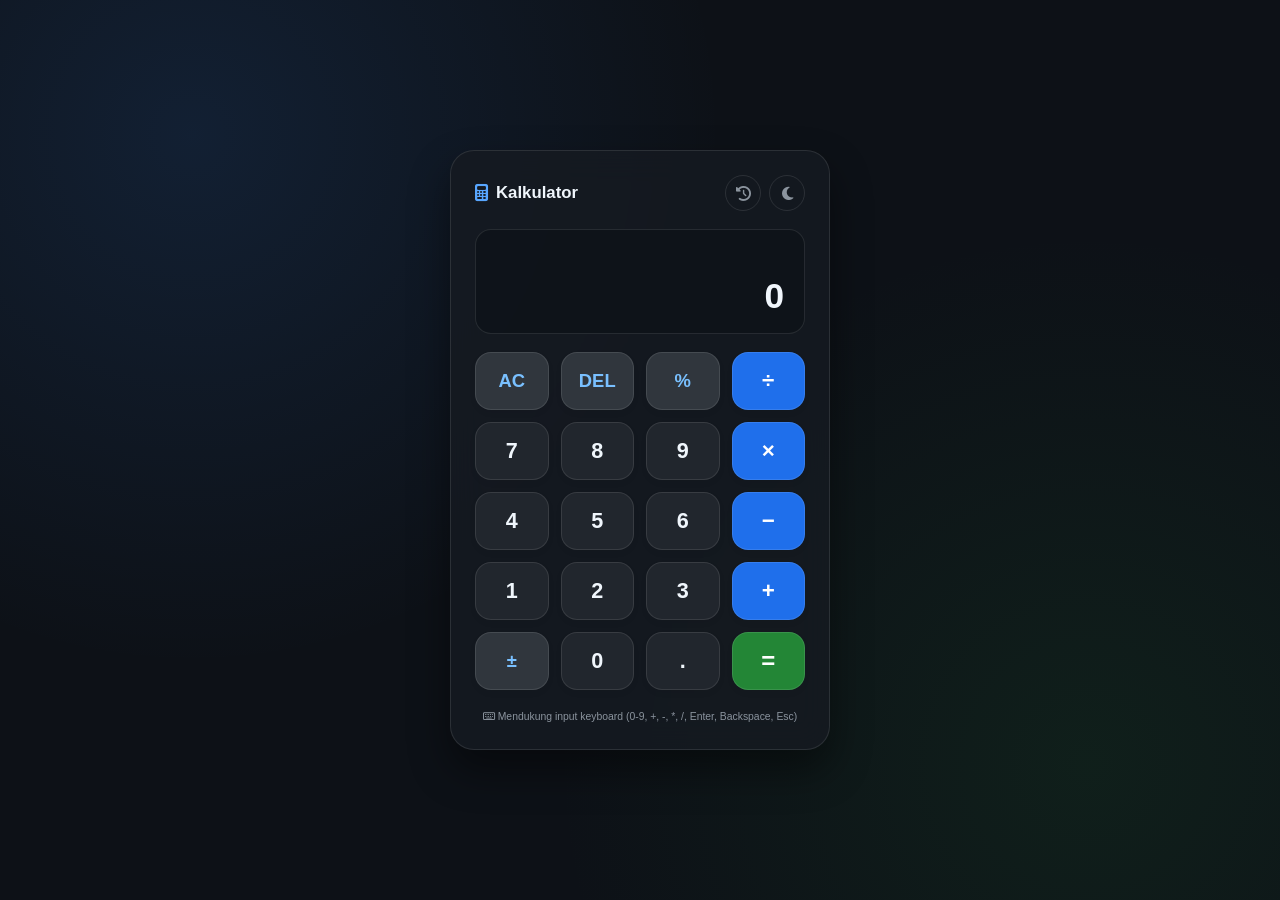
==== index.html @ e68da992 "first commit" ====
<!DOCTYPE html>
<html lang="id">
<head>
    <meta charset="UTF-8">
    <meta name="viewport" content="width=device-width, initial-scale=1.0">
    <title>Aplikasi Kalkulator Modern</title>
    <link rel="stylesheet" href="style.css">
    <!-- Font Awesome untuk ikon tombol -->
    <link rel="stylesheet" href="https://cdnjs.cloudflare.com/ajax/libs/font-awesome/6.5.1/css/all.min.css">
</head>
<body>
    <div class="calculator-container">
        <!-- Header: Judul & Tombol Kontrol Tema / Riwayat -->
        <header class="calculator-header">
            <div class="logo">
                <i class="fa-solid fa-calculator"></i>
                <span>Kalkulator</span>
            </div>
            <div class="header-actions">
                <button id="history-toggle-btn" class="icon-btn" title="Lihat Riwayat (H)">
                    <i class="fa-solid fa-clock-rotate-left"></i>
                </button>
                <button id="theme-toggle-btn" class="icon-btn" title="Ganti Tema">
                    <i class="fa-solid fa-moon"></i>
                </button>
            </div>
        </header>

        <!-- Layar Tampilan (Display) -->
        <div class="display-container">
            <div class="previous-operand" id="previous-operand"></div>
            <div class="current-operand" id="current-operand">0</div>
        </div>

        <!-- Panel Riwayat Kalkulasi (Slide down / overlay) -->
        <div class="history-panel" id="history-panel">
            <div class="history-header">
                <h3>Riwayat Perhitungan</h3>
                <button id="clear-history-btn" class="clear-history-btn" title="Hapus Semua Riwayat">
                    <i class="fa-regular fa-trash-can"></i> Hapus
                </button>
            </div>
            <div class="history-list" id="history-list">
                <p class="empty-history">Belum ada riwayat perhitungan.</p>
            </div>
        </div>

        <!-- Papan Tombol Kalkulator (Keypad) -->
        <div class="keypad">
            <button class="btn btn-action" data-action="clear" title="Bersihkan Semua (Esc)">AC</button>
            <button class="btn btn-action" data-action="delete" title="Hapus Karakter Terakhir (Backspace)">DEL</button>
            <button class="btn btn-action" data-action="percent" title="Persen (%)">%</button>
            <button class="btn btn-operator" data-operator="÷" title="Bagi (/)">÷</button>

            <button class="btn btn-number" data-number="7">7</button>
            <button class="btn btn-number" data-number="8">8</button>
            <button class="btn btn-number" data-number="9">9</button>
            <button class="btn btn-operator" data-operator="×" title="Kali (*)">×</button>

            <button class="btn btn-number" data-number="4">4</button>
            <button class="btn btn-number" data-number="5">5</button>
            <button class="btn btn-number" data-number="6">6</button>
            <button class="btn btn-operator" data-operator="−" title="Kurang (-)">−</button>

            <button class="btn btn-number" data-number="1">1</button>
            <button class="btn btn-number" data-number="2">2</button>
            <button class="btn btn-number" data-number="3">3</button>
            <button class="btn btn-operator" data-operator="+" title="Tambah (+)">+</button>

            <button class="btn btn-action" data-action="toggle-sign" title="Ubah Tanda Positif/Negatif">±</button>
            <button class="btn btn-number" data-number="0">0</button>
            <button class="btn btn-number" data-number="." title="Koma / Titik Desimal">.</button>
            <button class="btn btn-equals" data-action="calculate" title="Hasil (= / Enter)">=</button>
        </div>

        <!-- Petunjuk Shortcut Keyboard -->
        <footer class="calculator-footer">
            <p><small><i class="fa-regular fa-keyboard"></i> Mendukung input keyboard (0-9, +, -, *, /, Enter, Backspace, Esc)</small></p>
        </footer>
    </div>

    <script src="script.js"></script>
</body>
</html>
---- style.css ----
/* ======================================================
   ROOT VARIABLES (Tema Gelap & Terang)
   ====================================================== */
:root {
    /* Palet Default: Dark Mode */
    --bg-body: #0d1117;
    --bg-calculator: rgba(22, 27, 34, 0.85);
    --border-color: rgba(255, 255, 255, 0.1);
    --shadow-color: rgba(0, 0, 0, 0.45);

    --text-primary: #f0f6fc;
    --text-secondary: #8b949e;
    --text-accent: #58a6ff;

    --btn-num-bg: #21262d;
    --btn-num-hover: #30363d;
    --btn-num-text: #f0f6fc;

    --btn-act-bg: #30363d;
    --btn-act-hover: #3c444d;
    --btn-act-text: #79c0ff;

    --btn-op-bg: #1f6feb;
    --btn-op-hover: #388bfd;
    --btn-op-text: #ffffff;

    --btn-eq-bg: #238636;
    --btn-eq-hover: #2ea043;
    --btn-eq-text: #ffffff;

    --display-bg: rgba(13, 17, 23, 0.6);
    --panel-bg: rgba(22, 27, 34, 0.95);

    --radius-calc: 24px;
    --radius-btn: 16px;
    --font-family: -apple-system, BlinkMacSystemFont, 'Segoe UI', Roboto, Helvetica, Arial, sans-serif;
    --transition-speed: 0.2s;
}

/* Light Mode Overrides */
[data-theme="light"] {
    --bg-body: #f3f4f6;
    --bg-calculator: rgba(255, 255, 255, 0.9);
    --border-color: rgba(0, 0, 0, 0.08);
    --shadow-color: rgba(0, 0, 0, 0.12);

    --text-primary: #1f2937;
    --text-secondary: #6b7280;
    --text-accent: #2563eb;

    --btn-num-bg: #f9fafb;
    --btn-num-hover: #f3f4f6;
    --btn-num-text: #111827;

    --btn-act-bg: #e5e7eb;
    --btn-act-hover: #d1d5db;
    --btn-act-text: #1d4ed8;

    --btn-op-bg: #3b82f6;
    --btn-op-hover: #2563eb;
    --btn-op-text: #ffffff;

    --btn-eq-bg: #10b981;
    --btn-eq-hover: #059669;
    --btn-eq-text: #ffffff;

    --display-bg: rgba(243, 244, 246, 0.7);
    --panel-bg: rgba(255, 255, 255, 0.97);
}

/* ======================================================
   RESET & DASAR
   ====================================================== */
* {
    margin: 0;
    padding: 0;
    box-sizing: border-box;
    font-family: var(--font-family);
    -webkit-tap-highlight-color: transparent;
}

body {
    min-height: 100vh;
    display: flex;
    justify-content: center;
    align-items: center;
    background-color: var(--bg-body);
    background-image: 
        radial-gradient(circle at 15% 15%, rgba(56, 139, 253, 0.12) 0%, transparent 40%),
        radial-gradient(circle at 85% 85%, rgba(35, 134, 54, 0.12) 0%, transparent 40%);
    color: var(--text-primary);
    padding: 16px;
    transition: background-color var(--transition-speed) ease;
}

/* ======================================================
   WADAH UTAMA KALKULATOR
   ====================================================== */
.calculator-container {
    width: 100%;
    max-width: 380px;
    background: var(--bg-calculator);
    backdrop-filter: blur(16px);
    -webkit-backdrop-filter: blur(16px);
    border: 1px solid var(--border-color);
    border-radius: var(--radius-calc);
    box-shadow: 0 20px 40px var(--shadow-color);
    padding: 24px;
    display: flex;
    flex-direction: column;
    gap: 18px;
    position: relative;
    overflow: hidden;
    transition: background var(--transition-speed) ease, border-color var(--transition-speed) ease;
}

/* ======================================================
   HEADER
   ====================================================== */
.calculator-header {
    display: flex;
    justify-content: space-between;
    align-items: center;
}

.calculator-header .logo {
    display: flex;
    align-items: center;
    gap: 8px;
    font-size: 1.05rem;
    font-weight: 600;
    color: var(--text-primary);
}

.calculator-header .logo i {
    color: var(--text-accent);
}

.header-actions {
    display: flex;
    gap: 8px;
}

.icon-btn {
    background: transparent;
    border: 1px solid var(--border-color);
    color: var(--text-secondary);
    width: 36px;
    height: 36px;
    border-radius: 50%;
    cursor: pointer;
    display: flex;
    align-items: center;
    justify-content: center;
    font-size: 0.95rem;
    transition: all var(--transition-speed) ease;
}

.icon-btn:hover {
    background: var(--btn-num-hover);
    color: var(--text-primary);
    transform: translateY(-2px);
}

.icon-btn:active {
    transform: scale(0.95);
}

/* ======================================================
   LAYAR TAMPILAN (DISPLAY)
   ====================================================== */
.display-container {
    background: var(--display-bg);
    border: 1px solid var(--border-color);
    border-radius: 16px;
    padding: 16px 20px;
    display: flex;
    flex-direction: column;
    justify-content: flex-end;
    align-items: flex-end;
    min-height: 105px;
    word-break: break-all;
    word-wrap: break-word;
    overflow-x: auto;
    transition: background var(--transition-speed) ease;
}

.previous-operand {
    font-size: 0.95rem;
    color: var(--text-secondary);
    min-height: 22px;
    font-weight: 400;
    letter-spacing: 0.5px;
}

.current-operand {
    font-size: 2.2rem;
    font-weight: 700;
    color: var(--text-primary);
    line-height: 1.2;
    transition: font-size 0.15s ease;
}

/* ======================================================
   PAPAN TOMBOL (KEYPAD)
   ====================================================== */
.keypad {
    display: grid;
    grid-template-columns: repeat(4, 1fr);
    gap: 12px;
}

.btn {
    height: 58px;
    border: 1px solid var(--border-color);
    border-radius: var(--radius-btn);
    font-size: 1.35rem;
    font-weight: 600;
    cursor: pointer;
    outline: none;
    user-select: none;
    display: flex;
    justify-content: center;
    align-items: center;
    transition: all 0.12s cubic-bezier(0.4, 0, 0.2, 1);
    box-shadow: 0 3px 6px rgba(0, 0, 0, 0.05);
}

.btn:active, .btn.keyboard-active {
    transform: scale(0.92);
    filter: brightness(0.9);
}

/* Tombol Angka */
.btn-number {
    background: var(--btn-num-bg);
    color: var(--btn-num-text);
}

.btn-number:hover {
    background: var(--btn-num-hover);
}

/* Tombol Aksi Fungsional (AC, DEL, %, ±) */
.btn-action {
    background: var(--btn-act-bg);
    color: var(--btn-act-text);
    font-size: 1.15rem;
}

.btn-action:hover {
    background: var(--btn-act-hover);
}

/* Tombol Operator (+, -, *, /) */
.btn-operator {
    background: var(--btn-op-bg);
    color: var(--btn-op-text);
    font-size: 1.4rem;
}

.btn-operator:hover {
    background: var(--btn-op-hover);
}

/* Tombol Sama Dengan (=) */
.btn-equals {
    background: var(--btn-eq-bg);
    color: var(--btn-eq-text);
    font-size: 1.5rem;
}

.btn-equals:hover {
    background: var(--btn-eq-hover);
}

/* ======================================================
   PANEL RIWAYAT (HISTORY PANEL)
   ====================================================== */
.history-panel {
    position: absolute;
    top: 64px;
    left: 20px;
    right: 20px;
    bottom: 20px;
    background: var(--panel-bg);
    border: 1px solid var(--border-color);
    border-radius: 18px;
    backdrop-filter: blur(20px);
    -webkit-backdrop-filter: blur(20px);
    box-shadow: 0 10px 25px var(--shadow-color);
    padding: 16px;
    display: flex;
    flex-direction: column;
    z-index: 100;
    opacity: 0;
    pointer-events: none;
    transform: translateY(-10px);
    transition: opacity 0.25s ease, transform 0.25s ease;
}

.history-panel.active {
    opacity: 1;
    pointer-events: all;
    transform: translateY(0);
}

.history-header {
    display: flex;
    justify-content: space-between;
    align-items: center;
    padding-bottom: 12px;
    border-bottom: 1px solid var(--border-color);
    margin-bottom: 12px;
}

.history-header h3 {
    font-size: 1rem;
    font-weight: 600;
    color: var(--text-primary);
}

.clear-history-btn {
    background: transparent;
    border: none;
    color: #f85149;
    font-size: 0.85rem;
    cursor: pointer;
    display: flex;
    align-items: center;
    gap: 4px;
    padding: 4px 8px;
    border-radius: 6px;
    transition: background 0.15s ease;
}

.clear-history-btn:hover {
    background: rgba(248, 81, 73, 0.15);
}

.history-list {
    flex: 1;
    overflow-y: auto;
    display: flex;
    flex-direction: column;
    gap: 10px;
    padding-right: 4px;
}

.history-item {
    padding: 10px 12px;
    background: var(--display-bg);
    border-radius: 10px;
    cursor: pointer;
    transition: transform 0.15s ease, background 0.15s ease;
    border: 1px solid transparent;
}

.history-item:hover {
    background: var(--btn-num-hover);
    border-color: var(--border-color);
    transform: translateX(3px);
}

.history-item-exp {
    font-size: 0.82rem;
    color: var(--text-secondary);
    text-align: right;
}

.history-item-res {
    font-size: 1.15rem;
    font-weight: 600;
    color: var(--text-accent);
    text-align: right;
}

.empty-history {
    font-size: 0.88rem;
    color: var(--text-secondary);
    text-align: center;
    margin-top: 30px;
}

/* ======================================================
   FOOTER INFO
   ====================================================== */
.calculator-footer {
    text-align: center;
    color: var(--text-secondary);
    font-size: 0.78rem;
    line-height: 1.3;
}

/* Custom Scrollbar */
.history-list::-webkit-scrollbar,
.display-container::-webkit-scrollbar {
    width: 5px;
    height: 5px;
}

.history-list::-webkit-scrollbar-thumb,
.display-container::-webkit-scrollbar-thumb {
    background: var(--border-color);
    border-radius: 10px;
}

/* ======================================================
   RESPONSIVE DESIGN
   ====================================================== */
@media (max-width: 420px) {
    .calculator-container {
        padding: 16px;
        border-radius: 20px;
        gap: 14px;
    }

    .btn {
        height: 52px;
        font-size: 1.2rem;
    }

    .current-operand {
        font-size: 1.85rem;
    }
}
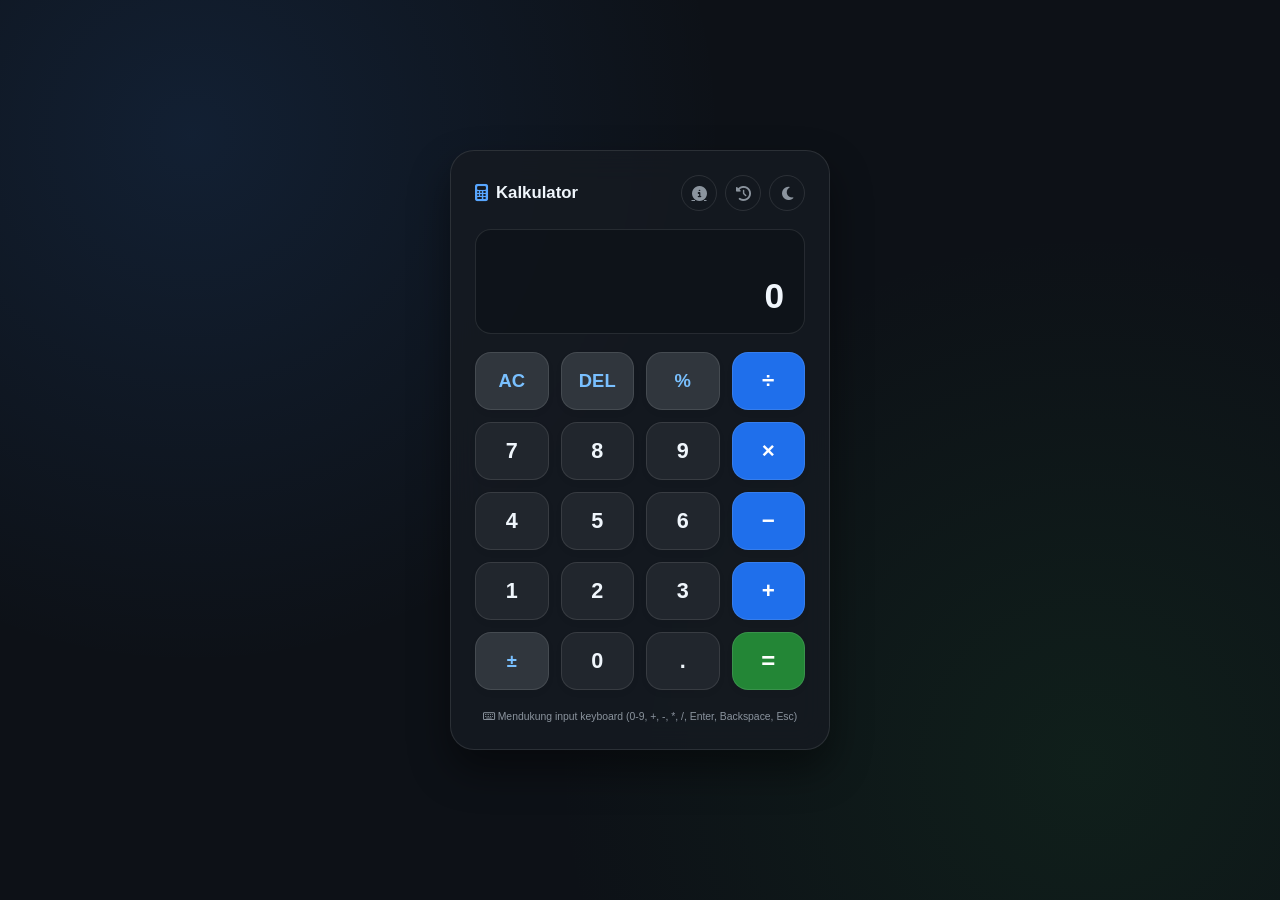
==== commit 80384bbc: "tambah fitur tentang" ====
--- a/index.html
+++ b/index.html
@@ -17,6 +17,9 @@
                 <span>Kalkulator</span>
             </div>
             <div class="header-actions">
+                <a href="tentang.html" class="icon-btn" title="Tentang Aplikasi" aria-label="Tentang Aplikasi">
+                    <i class="fa-solid fa-circle-info"></i>
+                </a>
                 <button id="history-toggle-btn" class="icon-btn" title="Lihat Riwayat (H)">
                     <i class="fa-solid fa-clock-rotate-left"></i>
                 </button>
--- a/style.css
+++ b/style.css
@@ -392,6 +392,118 @@
     line-height: 1.3;
 }
 
+/* ======================================================
+   HALAMAN TENTANG
+   ====================================================== */
+.about-body {
+    align-items: flex-start;
+    padding: 40px 16px;
+}
+
+.about-container {
+    width: 100%;
+    max-width: 820px;
+    display: flex;
+    flex-direction: column;
+    gap: 32px;
+    padding: 32px;
+    background: var(--bg-calculator);
+    backdrop-filter: blur(16px);
+    -webkit-backdrop-filter: blur(16px);
+    border: 1px solid var(--border-color);
+    border-radius: var(--radius-calc);
+    box-shadow: 0 20px 40px var(--shadow-color);
+}
+
+.back-link {
+    display: inline-flex;
+    align-items: center;
+    gap: 8px;
+    color: var(--text-accent);
+    font-size: 0.9rem;
+    font-weight: 600;
+    text-decoration: none;
+}
+
+.back-link:hover {
+    text-decoration: underline;
+}
+
+.about-intro {
+    display: flex;
+    flex-direction: column;
+    gap: 12px;
+    padding: 28px;
+    background: var(--display-bg);
+    border: 1px solid var(--border-color);
+    border-radius: 18px;
+}
+
+.about-eyebrow {
+    color: var(--text-accent);
+    font-size: 0.8rem;
+    font-weight: 700;
+    letter-spacing: 0.08em;
+    text-transform: uppercase;
+}
+
+.about-intro h1 {
+    font-size: clamp(1.8rem, 5vw, 2.5rem);
+}
+
+.about-intro p,
+.feature-card p,
+.about-usage p {
+    color: var(--text-secondary);
+    line-height: 1.65;
+}
+
+.about-section {
+    display: flex;
+    flex-direction: column;
+    gap: 16px;
+}
+
+.about-section h2 {
+    font-size: 1.25rem;
+}
+
+.feature-grid {
+    display: grid;
+    grid-template-columns: repeat(2, minmax(0, 1fr));
+    gap: 14px;
+}
+
+.feature-card {
+    padding: 20px;
+    background: var(--display-bg);
+    border: 1px solid var(--border-color);
+    border-radius: 16px;
+}
+
+.feature-card > i {
+    margin-bottom: 12px;
+    color: var(--text-accent);
+    font-size: 1.25rem;
+}
+
+.feature-card h3 {
+    margin-bottom: 8px;
+    font-size: 1rem;
+}
+
+.feature-card p {
+    font-size: 0.9rem;
+}
+
+.about-usage code {
+    padding: 2px 5px;
+    background: var(--display-bg);
+    border-radius: 5px;
+    color: var(--text-primary);
+    overflow-wrap: anywhere;
+}
+
 /* Custom Scrollbar */
 .history-list::-webkit-scrollbar,
 .display-container::-webkit-scrollbar {
@@ -423,5 +535,31 @@
     .current-operand {
         font-size: 1.85rem;
     }
-}
-
+
+    .about-body {
+        padding: 16px 12px;
+    }
+
+    .about-container {
+        gap: 24px;
+        padding: 20px 16px;
+        border-radius: 20px;
+    }
+
+    .about-container .calculator-header {
+        align-items: flex-start;
+        gap: 12px;
+    }
+
+    .back-link {
+        font-size: 0.8rem;
+    }
+
+    .about-intro {
+        padding: 20px;
+    }
+
+    .feature-grid {
+        grid-template-columns: 1fr;
+    }
+}
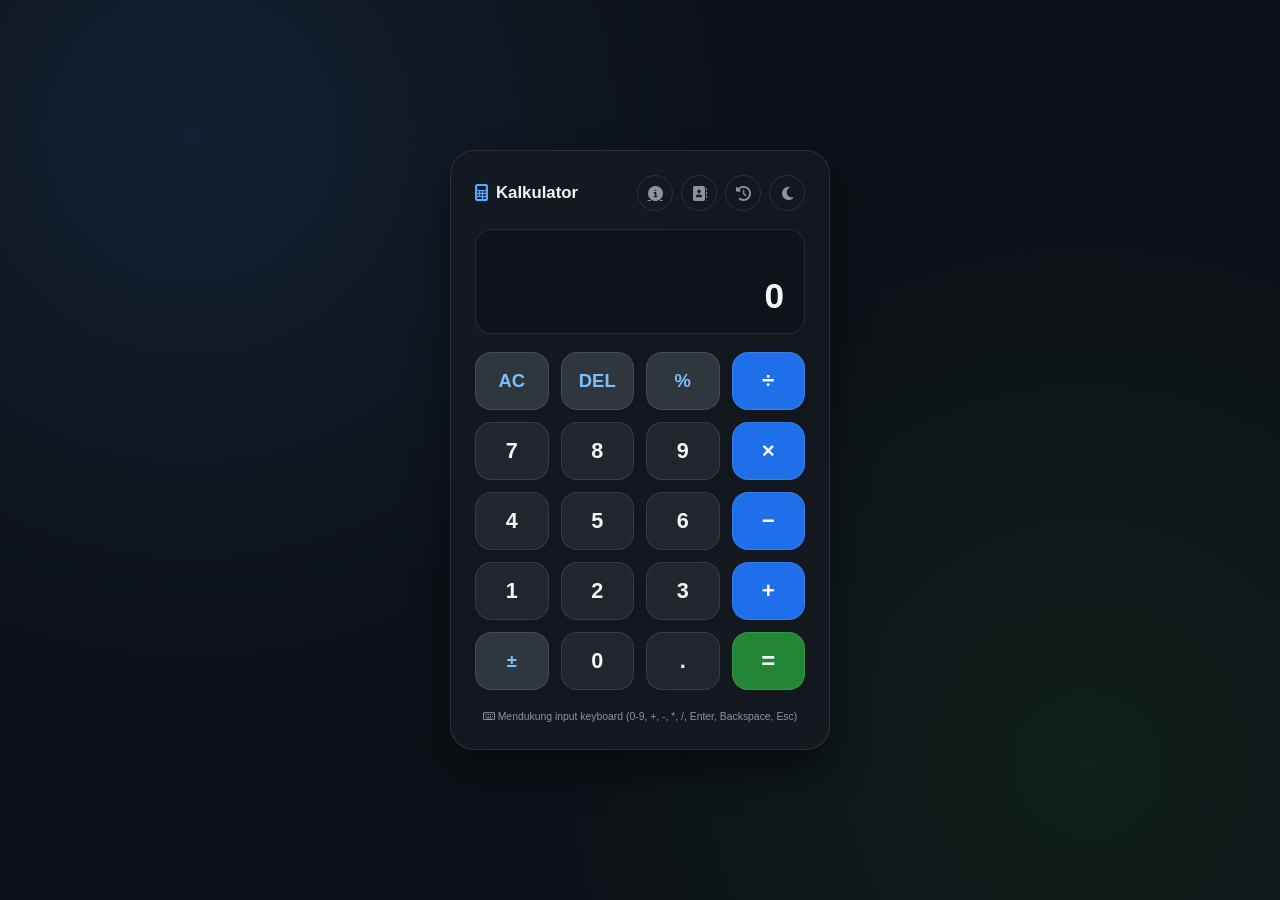
==== commit 68b8998f: "tambah fitur kontak" ====
--- a/index.html
+++ b/index.html
@@ -19,6 +19,9 @@
             <div class="header-actions">
                 <a href="tentang.html" class="icon-btn" title="Tentang Aplikasi" aria-label="Tentang Aplikasi">
                     <i class="fa-solid fa-circle-info"></i>
+                </a>
+                <a href="kontak.html" class="icon-btn" title="Kontak Developer" aria-label="Kontak Developer">
+                    <i class="fa-solid fa-address-book"></i>
                 </a>
                 <button id="history-toggle-btn" class="icon-btn" title="Lihat Riwayat (H)">
                     <i class="fa-solid fa-clock-rotate-left"></i>
--- a/style.css
+++ b/style.css
@@ -504,6 +504,196 @@
     overflow-wrap: anywhere;
 }
 
+/* ======================================================
+   HALAMAN KONTAK
+   ====================================================== */
+.contact-header {
+    flex-wrap: wrap;
+    gap: 12px;
+}
+
+.nav-links {
+    display: flex;
+    align-items: center;
+    gap: 16px;
+}
+
+.contact-grid {
+    display: grid;
+    grid-template-columns: repeat(2, minmax(0, 1fr));
+    gap: 14px;
+}
+
+.contact-card {
+    display: flex;
+    gap: 16px;
+    align-items: flex-start;
+    padding: 20px;
+    background: var(--display-bg);
+    border: 1px solid var(--border-color);
+    border-radius: 16px;
+    transition: transform 0.2s ease, border-color 0.2s ease;
+}
+
+.contact-card:hover {
+    transform: translateY(-2px);
+    border-color: var(--text-accent);
+}
+
+.contact-icon {
+    width: 44px;
+    height: 44px;
+    min-width: 44px;
+    background: rgba(88, 166, 255, 0.12);
+    border-radius: 12px;
+    display: flex;
+    align-items: center;
+    justify-content: center;
+    color: var(--text-accent);
+    font-size: 1.25rem;
+}
+
+.contact-details {
+    display: flex;
+    flex-direction: column;
+    gap: 4px;
+}
+
+.contact-details h3 {
+    font-size: 1rem;
+    color: var(--text-primary);
+}
+
+.contact-details p {
+    font-size: 0.85rem;
+    color: var(--text-secondary);
+    line-height: 1.4;
+}
+
+.contact-link {
+    display: inline-block;
+    margin-top: 6px;
+    color: var(--text-accent);
+    font-size: 0.88rem;
+    font-weight: 600;
+    text-decoration: none;
+    word-break: break-all;
+}
+
+.contact-link:hover {
+    text-decoration: underline;
+}
+
+.contact-badge {
+    display: inline-block;
+    margin-top: 6px;
+    padding: 4px 10px;
+    background: var(--btn-act-bg);
+    color: var(--text-primary);
+    border-radius: 20px;
+    font-size: 0.75rem;
+    font-weight: 600;
+    width: fit-content;
+}
+
+/* Formulir Kontak */
+.contact-form {
+    display: flex;
+    flex-direction: column;
+    gap: 16px;
+    background: var(--display-bg);
+    border: 1px solid var(--border-color);
+    border-radius: 18px;
+    padding: 24px;
+}
+
+.form-row {
+    display: grid;
+    grid-template-columns: repeat(2, minmax(0, 1fr));
+    gap: 16px;
+}
+
+.form-group {
+    display: flex;
+    flex-direction: column;
+    gap: 6px;
+}
+
+.form-group label {
+    font-size: 0.85rem;
+    font-weight: 600;
+    color: var(--text-primary);
+}
+
+.form-group input,
+.form-group textarea {
+    width: 100%;
+    padding: 10px 14px;
+    background: var(--btn-num-bg);
+    border: 1px solid var(--border-color);
+    border-radius: 10px;
+    color: var(--text-primary);
+    font-family: inherit;
+    font-size: 0.92rem;
+    transition: border-color var(--transition-speed) ease, box-shadow var(--transition-speed) ease;
+}
+
+.form-group input:focus,
+.form-group textarea:focus {
+    outline: none;
+    border-color: var(--text-accent);
+    box-shadow: 0 0 0 3px rgba(88, 166, 255, 0.2);
+}
+
+.form-group textarea {
+    resize: vertical;
+    min-height: 90px;
+}
+
+.form-actions {
+    display: flex;
+    justify-content: flex-end;
+}
+
+.btn-submit {
+    display: inline-flex;
+    align-items: center;
+    gap: 8px;
+    padding: 12px 24px;
+    background: var(--btn-op-bg);
+    color: var(--btn-op-text);
+    border: none;
+    border-radius: 12px;
+    font-size: 0.95rem;
+    font-weight: 600;
+    cursor: pointer;
+    transition: background var(--transition-speed) ease, transform 0.12s ease;
+}
+
+.btn-submit:hover {
+    background: var(--btn-op-hover);
+    transform: translateY(-1px);
+}
+
+.btn-submit:active {
+    transform: scale(0.97);
+}
+
+.form-alert {
+    padding: 12px 16px;
+    border-radius: 10px;
+    font-size: 0.88rem;
+    align-items: center;
+    gap: 8px;
+    line-height: 1.4;
+}
+
+.form-alert.success {
+    background: rgba(35, 134, 54, 0.15);
+    border: 1px solid rgba(35, 134, 54, 0.4);
+    color: #3fb950;
+}
+
 /* Custom Scrollbar */
 .history-list::-webkit-scrollbar,
 .display-container::-webkit-scrollbar {
@@ -562,4 +752,21 @@
     .feature-grid {
         grid-template-columns: 1fr;
     }
-}
+
+    .contact-grid,
+    .form-row {
+        grid-template-columns: 1fr;
+    }
+
+    .nav-links {
+        gap: 10px;
+    }
+
+    .contact-card {
+        padding: 16px;
+    }
+
+    .contact-form {
+        padding: 16px;
+    }
+}
